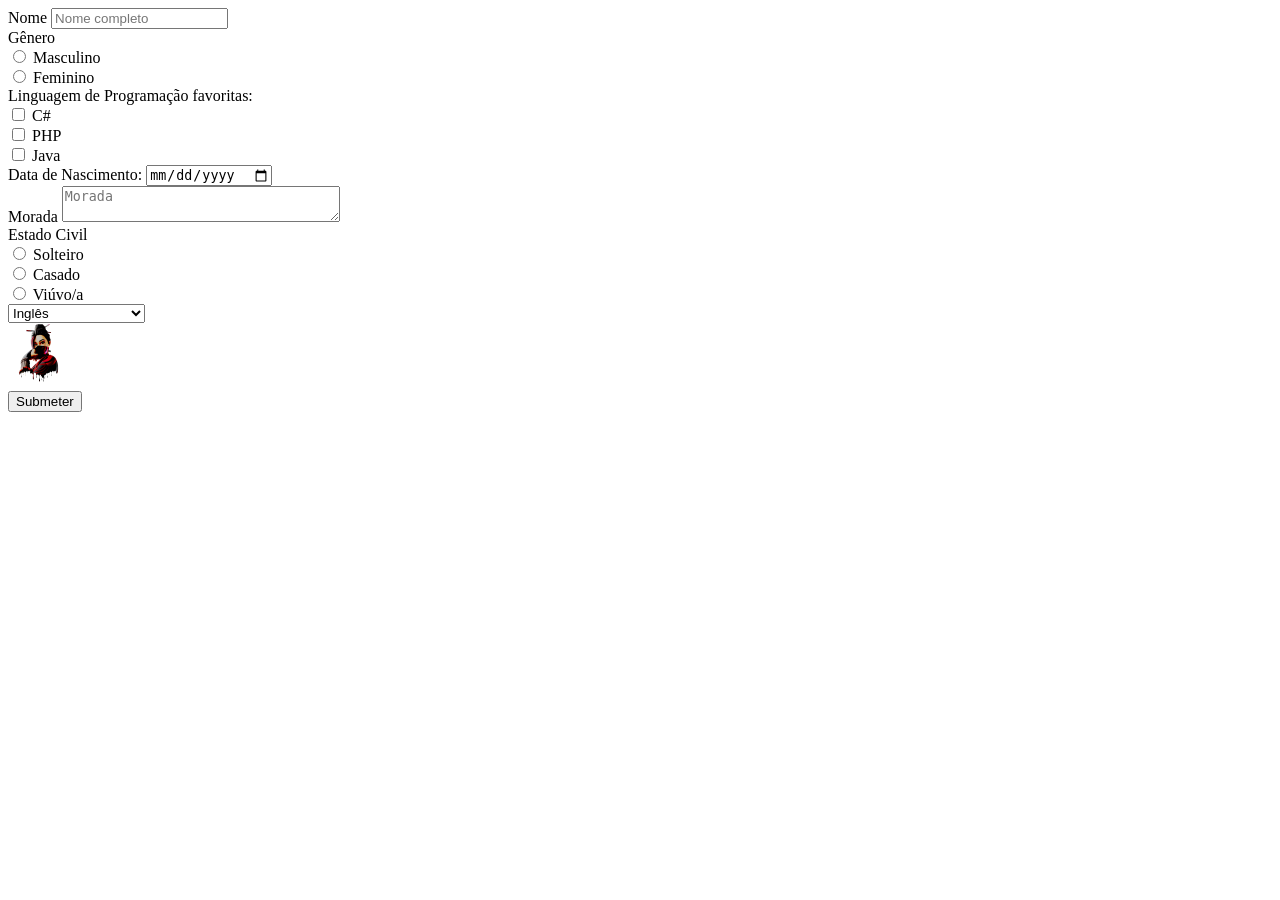
==== exercicios/capitulo 1/ex04_formulario/index.html @ d1790ca1 "✨ exercicios(capitulo 1): ex04_formulario" ====
<!doctype html>
<html lang="pt">
  <head>
    <meta charset="UTF-8" />
    <meta name="viewport" content="width=device-width, initial-scale=1.0" />
    <title>Formulário</title>
    <link rel="stylesheet" href="content/css/styles.css" />
  </head>
  <body>
    <form action="/" method="post">
      <div>
        <label for="t_nome">Nome</label>
        <input name="t_nome" type="text" placeholder="Nome completo" />
      </div>
      <div>
        <label>Gênero</label>
        <div>
          <input
            type="radio"
            name="rb_genero"
            id="rb_masculino"
            value="Masculino"
          />
          <label for="rbo_masculino">Masculino</label>
        </div>
        <div>
          <input
            type="radio"
            name="rb_genero"
            id="rbo_feminino"
            value="Feminino"
          />
          <label for="rbo_feminino">Feminino</label>
        </div>
      </div>
      <div>
        <label>Linguagem de Programação favoritas:</label>
        <div>
          <div>
            <input type="checkbox" name="cbo_csharp" id="cb_csharp" />
            <label for="cbo_csharp">C#</label>
          </div>
          <div>
            <input type="checkbox" name="cbo_php" id="cb_php" />
            <label for="cbo_php">PHP</label>
          </div>
        </div>
        <div>
          <input type="checkbox" name="cbo_java" id="cb_java" />
          <label for="cbo_java">Java</label>
        </div>
      </div>
      <div>
        <label for="d_nascimento">Data de Nascimento:</label>
        <input type="date" name="d_nascimento" id="d_nascimento" />
      </div>
      <div>
        <label for="ta_morada">Morada</label>
        <textarea
          rows="2"
          cols="32"
          name="ta_morada"
          id="ta_morada"
          placeholder="Morada"
        ></textarea>
      </div>
      <div>
        <label for="rb_estado_civil">Estado Civil</label>
        <div>
          <div>
            <input type="radio" name="rbo_estado_civil" id="rbo_solteiro" />
            <label for="rbo_estado_civil">Solteiro</label>
          </div>
          <div>
            <input type="radio" name="rbo_estado_civil" id="rbo_casado" />
            <label for="rbo_estado_civil">Casado</label>
          </div>
          <div>
            <input type="radio" name="rbo_estado_civil" id="rbo_viuvo" />
            <label for="rbo_estado_civil">Viúvo/a</label>
          </div>
        </div>
      </div>
      <div>
        <select name="s_nacionalidade" id="s_nacionalidade">
            <option value="English_US">Inglês</option>
            <option value="Lingala_AO">Lingala</option>
            <option value="French_FR">Francês</option>
            <option value="Portuguese_AO">Português (Angola)</option>
        </select>
      </div>
      <div>
        <img src="content/imgs/sw_wanted.png" alt="SW Wanted" width="64px">
      </div>
      <div>
        <input type="button" value="Submeter">
      </div>
    </form>
  </body>
</html>
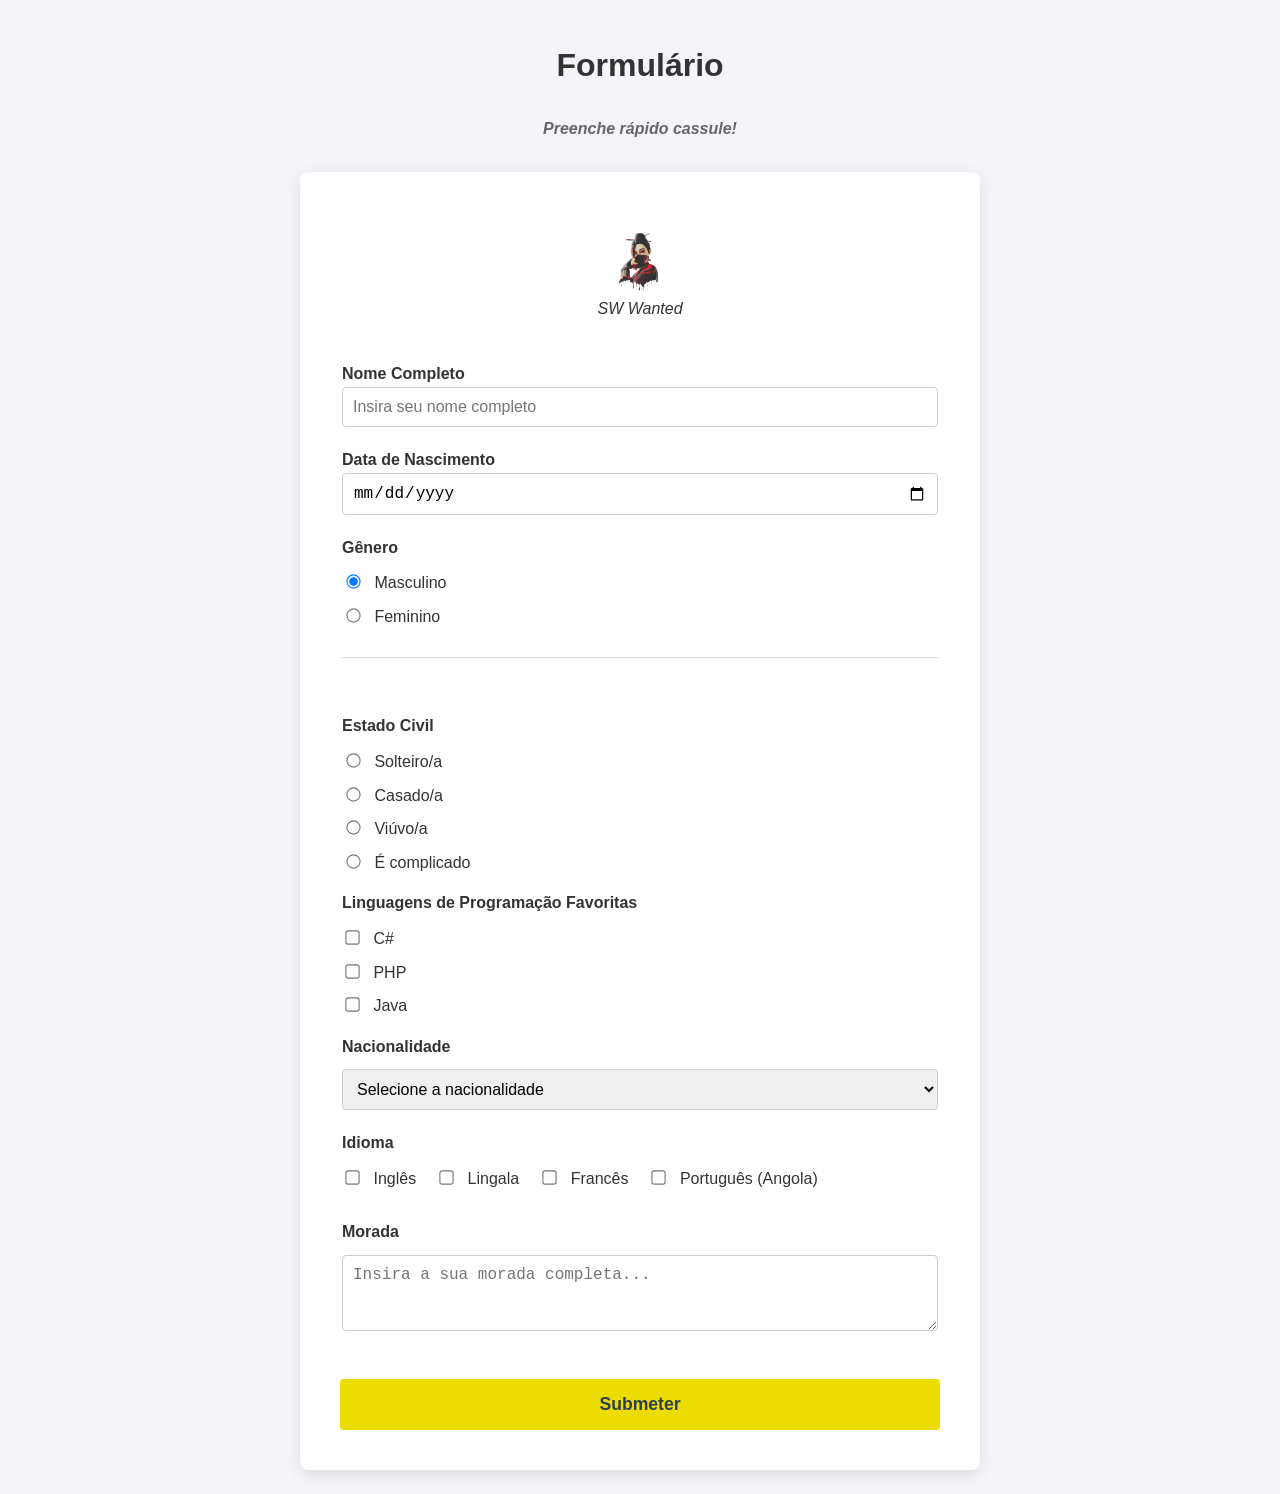
==== commit c56c23c5: "✨ exercicios(capitulo 1): ex04_formulario" ====
--- a/exercicios/capitulo 1/ex04_formulario/index.html
+++ b/exercicios/capitulo 1/ex04_formulario/index.html
@@ -1,100 +1,137 @@
 <!doctype html>
 <html lang="pt">
   <head>
-    <meta charset="UTF-8" />
-    <meta name="viewport" content="width=device-width, initial-scale=1.0" />
-    <title>Formulário</title>
+    <meta charset="utf-8" />
+    <title>SW-Wanted</title>
     <link rel="stylesheet" href="content/css/styles.css" />
   </head>
   <body>
-    <form action="/" method="post">
-      <div>
-        <label for="t_nome">Nome</label>
-        <input name="t_nome" type="text" placeholder="Nome completo" />
+    <h1 id="title">Formulário</h1>
+    <p id="description">Preenche rápido cassule!</p>
+
+    <form id="sw-form" action="/" method="POST">
+      <div style="text-align: center; margin: 20px 0">
+        <img src="content/imgs/sw_wanted.png" alt="SW Wanted" width="64px" />
+        <figcaption><em>SW Wanted</em></figcaption>
       </div>
-      <div>
-        <label>Gênero</label>
+
+      <fieldset>
+        <div class="form-control">
+          <label id="name-label" for="name">
+            Nome Completo
+            <input
+              id="name"
+              name="t_nome"
+              type="text"
+              placeholder="Insira seu nome completo"
+              required
+            />
+          </label>
+        </div>
+
+        <div class="form-control">
+          <label for="d_nascimento">
+            Data de Nascimento
+            <input type="date" name="d_nascimento" id="d_nascimento" required />
+          </label>
+        </div>
+
         <div>
-          <input
-            type="radio"
-            name="rb_genero"
-            id="rb_masculino"
-            value="Masculino"
-          />
-          <label for="rbo_masculino">Masculino</label>
+          <p>Gênero</p>
+          <label class="radio-label">
+            <input name="rb_genero" type="radio" value="Masculino" checked />
+            Masculino
+          </label>
+          <label class="radio-label">
+            <input name="rb_genero" type="radio" value="Feminino" /> Feminino
+          </label>
         </div>
+      </fieldset>
+
+      <fieldset>
         <div>
-          <input
-            type="radio"
-            name="rb_genero"
-            id="rbo_feminino"
-            value="Feminino"
-          />
-          <label for="rbo_feminino">Feminino</label>
+          <p>Estado Civil</p>
+          <label class="radio-label">
+            <input name="rbo_estado_civil" type="radio" value="Solteiro" />
+            Solteiro/a
+          </label>
+          <label class="radio-label">
+            <input name="rbo_estado_civil" type="radio" value="Casado" />
+            Casado/a
+          </label>
+          <label class="radio-label">
+            <input name="rbo_estado_civil" type="radio" value="Viuvo" /> Viúvo/a
+          </label>
+          <label class="radio-label">
+            <input name="rbo_estado_civil" type="radio" value="complicado" /> É
+            complicado
+          </label>
         </div>
-      </div>
-      <div>
-        <label>Linguagem de Programação favoritas:</label>
+
         <div>
-          <div>
-            <input type="checkbox" name="cbo_csharp" id="cb_csharp" />
-            <label for="cbo_csharp">C#</label>
-          </div>
-          <div>
-            <input type="checkbox" name="cbo_php" id="cb_php" />
-            <label for="cbo_php">PHP</label>
+          <p>Linguagens de Programação Favoritas</p>
+          <label class="checkbox-label">
+            <input type="checkbox" name="cbo_csharp" value="C#" /> C#
+          </label>
+          <label class="checkbox-label">
+            <input type="checkbox" name="cbo_php" value="PHP" /> PHP
+          </label>
+          <label class="checkbox-label">
+            <input type="checkbox" name="cbo_java" value="Java" /> Java
+          </label>
+        </div>
+
+        <div class="form-control">
+          <p>Nacionalidade</p>
+          <select id="dropdown" name="s_nacionalidade">
+            <option selected disabled value="">
+              Selecione a nacionalidade
+            </option>
+            <option value="angola">Angolana</option>
+            <option value="portugal">Português</option>
+            <option value="brasil">Brasileiro</option>
+            <option value="franca">Francês</option>
+          </select>
+        </div>
+
+        <div class="form-control">
+          <p>Idioma</p>
+          <div class="row">
+            <label class="checkbox-label">
+              <input type="checkbox" name="cbo_idioma" value="English_US" />
+              Inglês
+            </label>
+            <label class="checkbox-label">
+              <input type="checkbox" name="cbo_idioma" value="Lingala_AO" />
+              Lingala
+            </label>
+            <label class="checkbox-label">
+              <input type="checkbox" name="cbo_idioma" value="French_FR" />
+              Francês
+            </label>
+            <label class="checkbox-label">
+              <input
+                type="checkbox"
+                name="cbo_idioma"
+                value="Portuguese_AO"
+              />
+              Português (Angola)
+            </label>
           </div>
         </div>
+
         <div>
-          <input type="checkbox" name="cbo_java" id="cb_java" />
-          <label for="cbo_java">Java</label>
+          <p>Morada</p>
+          <textarea
+            id="ta_morada"
+            name="ta_morada"
+            rows="3"
+            placeholder="Insira a sua morada completa..."
+          ></textarea>
         </div>
-      </div>
-      <div>
-        <label for="d_nascimento">Data de Nascimento:</label>
-        <input type="date" name="d_nascimento" id="d_nascimento" />
-      </div>
-      <div>
-        <label for="ta_morada">Morada</label>
-        <textarea
-          rows="2"
-          cols="32"
-          name="ta_morada"
-          id="ta_morada"
-          placeholder="Morada"
-        ></textarea>
-      </div>
-      <div>
-        <label for="rb_estado_civil">Estado Civil</label>
-        <div>
-          <div>
-            <input type="radio" name="rbo_estado_civil" id="rbo_solteiro" />
-            <label for="rbo_estado_civil">Solteiro</label>
-          </div>
-          <div>
-            <input type="radio" name="rbo_estado_civil" id="rbo_casado" />
-            <label for="rbo_estado_civil">Casado</label>
-          </div>
-          <div>
-            <input type="radio" name="rbo_estado_civil" id="rbo_viuvo" />
-            <label for="rbo_estado_civil">Viúvo/a</label>
-          </div>
-        </div>
-      </div>
-      <div>
-        <select name="s_nacionalidade" id="s_nacionalidade">
-            <option value="English_US">Inglês</option>
-            <option value="Lingala_AO">Lingala</option>
-            <option value="French_FR">Francês</option>
-            <option value="Portuguese_AO">Português (Angola)</option>
-        </select>
-      </div>
-      <div>
-        <img src="content/imgs/sw_wanted.png" alt="SW Wanted" width="64px">
-      </div>
-      <div>
-        <input type="button" value="Submeter">
-      </div>
+      </fieldset>
+
+      <input id="submit" type="submit" value="Submeter" />
     </form>
   </body>
 </html>
--- a/exercicios/capitulo 1/ex04_formulario/content/css/styles.css
+++ b/exercicios/capitulo 1/ex04_formulario/content/css/styles.css
@@ -0,0 +1,133 @@
+:root {
+  --primary-color: #3b5998;
+  --secondary-color: #f4f4f9;
+  --text-color: #333;
+  --accent-color: #2c3e50;
+  --submit-color: #eddc00;
+}
+
+body {
+  font-family: 'Segoe UI', Tahoma, Geneva, Verdana, sans-serif;
+  background-color: var(--secondary-color);
+  color: var(--text-color);
+  line-height: 1.6;
+  margin: 0;
+  padding: 20px;
+  display: flex;
+  flex-direction: column;
+  align-items: center;
+}
+
+#title {
+  margin-top: 20px;
+  margin-bottom: 10px;
+  text-align: center;
+}
+
+#description {
+  font-style: italic;
+  margin-bottom: 30px;
+  text-align: center;
+  color: #666;
+}
+
+#sw-form {
+  background: #fff;
+  padding: 40px;
+  border-radius: 8px;
+  box-shadow: 0 4px 15px rgba(0, 0, 0, 0.1);
+  width: 100%;
+  max-width: 600px;
+}
+
+fieldset {
+  border: none;
+  border-bottom: 1px solid #ddd;
+  padding: 20px 0;
+  margin-bottom: 20px;
+}
+
+fieldset:last-of-type {
+  border-bottom: none;
+}
+
+.form-control {
+  margin-bottom: 20px;
+}
+
+label {
+  display: block;
+  font-weight: bold;
+  margin-bottom: 8px;
+}
+
+input[type="text"],
+input[type="date"],
+select,
+textarea {
+  width: 100%;
+  padding: 10px;
+  border: 1px solid #ccc;
+  border-radius: 4px;
+  box-sizing: border-box;
+  font-size: 1rem;
+}
+
+textarea {
+  resize: vertical;
+}
+
+p {
+  font-weight: bold;
+  margin-bottom: 10px;
+  margin-top: 15px;
+}
+
+.radio-label, 
+.checkbox-label {
+  display: block;
+  font-weight: normal;
+  margin-bottom: 8px;
+  cursor: pointer;
+}
+
+input[type="radio"],
+input[type="checkbox"] {
+  margin-right: 10px;
+  transform: scale(1.1);
+}
+
+#submit {
+  display: block;
+  width: 100%;
+  padding: 15px;
+  background-color: var(--submit-color);
+  color: var(--accent-color);
+  border: none;
+  border-radius: 4px;
+  font-size: 1.1rem;
+  font-weight: bold;
+  cursor: pointer;
+  transition: background 0.3s ease;
+}
+
+#submit:hover {
+  background-color: #fd8802;
+}
+
+form img {
+  display: block;
+  margin: 0 auto;
+  opacity: 0.8;
+}
+
+.row {
+  display: flex;
+  gap: 20px;
+}
+
+@media (max-width: 480px) {
+  #sw-form {
+    padding: 20px;
+  }
+}
